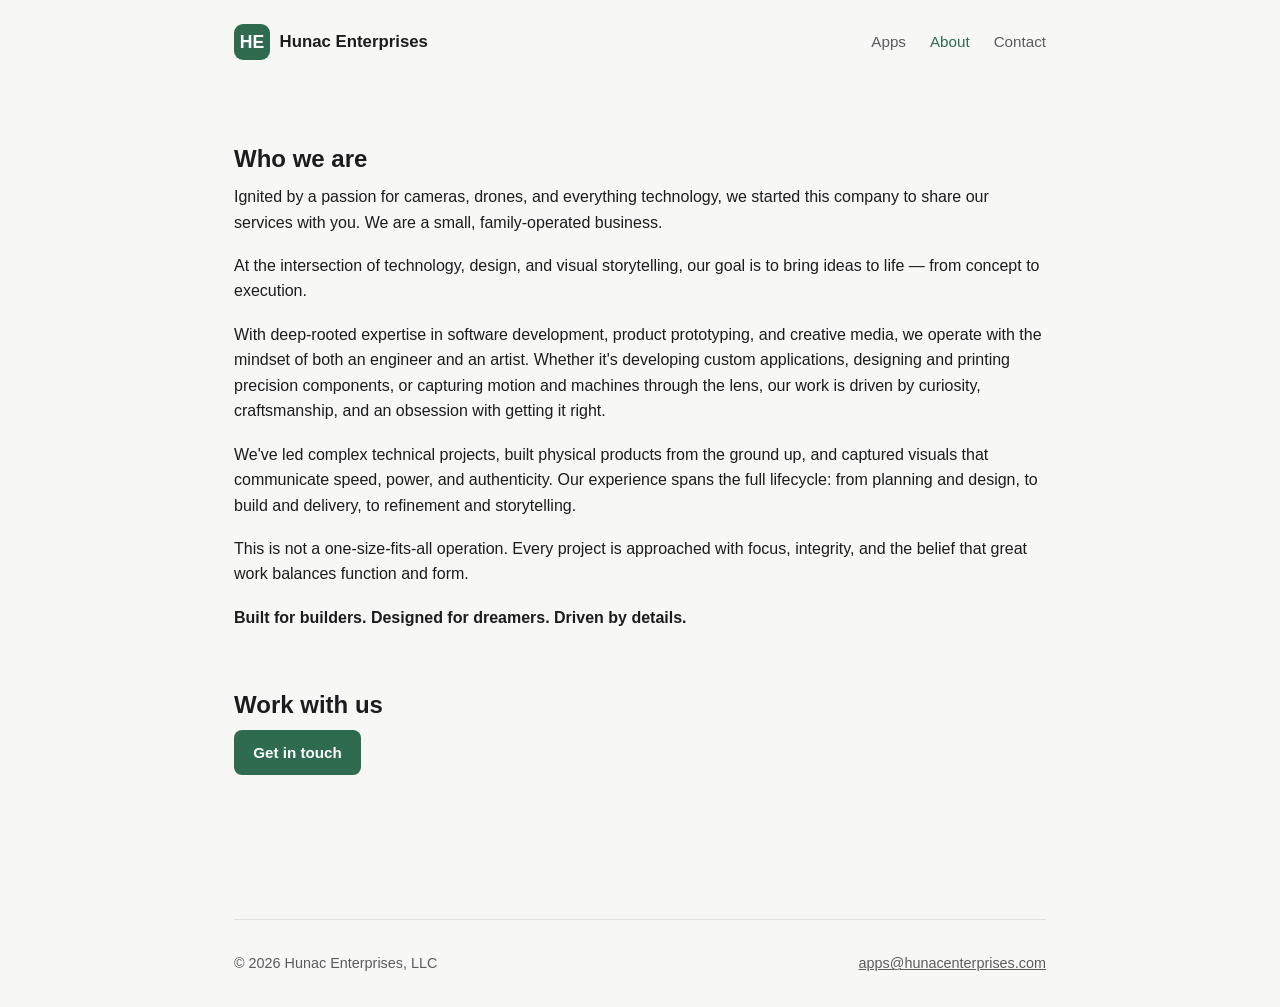
==== about.html @ 503002ae "Initial hunacenterprises.com site (home, apps, about, contact) Co-Authored-By: Claude Sonnet 5 <nore" ====
<!doctype html>
<html lang="en">
<head>
  <meta charset="utf-8">
  <meta name="viewport" content="width=device-width, initial-scale=1">
  <title>About — Hunac Enterprises</title>
  <link rel="stylesheet" href="styles.css">
</head>
<body>
  <div class="wrap">
    <header class="site">
      <div class="mark">HE</div>
      <div class="name">Hunac Enterprises</div>
      <nav class="top">
        <a href="/apps.html">Apps</a>
        <a href="/about.html" class="active">About</a>
        <a href="/contact.html">Contact</a>
      </nav>
    </header>

    <main>
      <section>
        <h2 class="section-title">Who we are</h2>
        <div class="prose">
          <p>Ignited by a passion for cameras, drones, and everything technology, we started this company to share our services with you. We are a small, family-operated business.</p>
          <p>At the intersection of technology, design, and visual storytelling, our goal is to bring ideas to life &mdash; from concept to execution.</p>
          <p>With deep-rooted expertise in software development, product prototyping, and creative media, we operate with the mindset of both an engineer and an artist. Whether it's developing custom applications, designing and printing precision components, or capturing motion and machines through the lens, our work is driven by curiosity, craftsmanship, and an obsession with getting it right.</p>
          <p>We've led complex technical projects, built physical products from the ground up, and captured visuals that communicate speed, power, and authenticity. Our experience spans the full lifecycle: from planning and design, to build and delivery, to refinement and storytelling.</p>
          <p>This is not a one-size-fits-all operation. Every project is approached with focus, integrity, and the belief that great work balances function and form.</p>
          <p><strong>Built for builders. Designed for dreamers. Driven by details.</strong></p>
        </div>
      </section>

      <section>
        <h2 class="section-title">Work with us</h2>
        <a class="btn primary" href="/contact.html">Get in touch</a>
      </section>
    </main>

    <footer class="site">
      <div>&copy; 2026 Hunac Enterprises, LLC</div>
      <div><a href="mailto:apps@hunacenterprises.com">apps@hunacenterprises.com</a></div>
    </footer>
  </div>
</body>
</html>
---- styles.css ----
:root {
  color-scheme: light dark;
  --bg: #f7f7f5;
  --fg: #1c1c1e;
  --muted: #5b5b60;
  --accent: #2e6b4f;
  --accent-fg: #ffffff;
  --card: #ffffff;
  --border: #e3e2df;
  --hero: #16241d;
  --hero-fg: #f2f2f0;
}

@media (prefers-color-scheme: dark) {
  :root {
    --bg: #15161a;
    --fg: #ececef;
    --muted: #a6a6ad;
    --accent: #6fcf9e;
    --accent-fg: #0e1510;
    --card: #1e1f24;
    --border: #2c2d33;
    --hero: #0d1611;
    --hero-fg: #f2f2f0;
  }
}

* { box-sizing: border-box; }

body {
  margin: 0;
  background: var(--bg);
  color: var(--fg);
  font-family: -apple-system, BlinkMacSystemFont, "Segoe UI", Roboto, Helvetica, Arial, sans-serif;
  line-height: 1.6;
}

.wrap {
  max-width: 860px;
  margin: 0 auto;
  padding: 0 1.5rem;
}

header.site {
  display: flex;
  align-items: center;
  gap: 0.6rem;
  padding: 1.5rem 0;
}

header.site .mark {
  width: 36px;
  height: 36px;
  border-radius: 9px;
  background: var(--accent);
  display: flex;
  align-items: center;
  justify-content: center;
  color: var(--accent-fg);
  font-weight: 700;
  font-size: 1.1rem;
  flex-shrink: 0;
}

header.site .name {
  font-weight: 600;
  font-size: 1.05rem;
}

nav.top {
  margin-left: auto;
  display: flex;
  gap: 1.5rem;
}

nav.top a {
  color: var(--muted);
  text-decoration: none;
  font-size: 0.95rem;
}

nav.top a:hover, nav.top a.active { color: var(--accent); }

.hero {
  background: var(--hero);
  color: var(--hero-fg);
}

.hero .wrap {
  padding: 4.5rem 1.5rem 4rem;
}

.hero h1 {
  font-size: 2.4rem;
  margin: 0 0 0.75rem;
  letter-spacing: -0.01em;
}

.hero p.lead {
  font-size: 1.15rem;
  color: #cfd6d0;
  max-width: 42ch;
  margin: 0 0 2rem;
}

.hero .actions { display: flex; gap: 0.9rem; flex-wrap: wrap; }

.btn {
  display: inline-block;
  padding: 0.65rem 1.2rem;
  border-radius: 8px;
  text-decoration: none;
  font-weight: 600;
  font-size: 0.95rem;
}

.btn.primary { background: var(--accent); color: var(--accent-fg); }
.btn.ghost { border: 1px solid rgba(255,255,255,0.35); color: var(--hero-fg); }
.btn.ghost:hover { border-color: rgba(255,255,255,0.7); }

main { padding: 3.5rem 0 5rem; }

section + section { margin-top: 3.5rem; }

h2.section-title {
  font-size: 1.5rem;
  margin: 0 0 0.35rem;
}

p.section-sub {
  color: var(--muted);
  margin: 0 0 1.75rem;
}

.grid {
  display: grid;
  grid-template-columns: repeat(auto-fit, minmax(220px, 1fr));
  gap: 1.1rem;
}

.card {
  background: var(--card);
  border: 1px solid var(--border);
  border-radius: 12px;
  padding: 1.5rem 1.6rem;
}

.card h3 {
  margin: 0 0 0.4rem;
  font-size: 1.05rem;
}

.card p { margin: 0; color: var(--muted); font-size: 0.95rem; }

.card a.link {
  display: inline-block;
  margin-top: 0.75rem;
  color: var(--accent);
  text-decoration: none;
  font-weight: 600;
  font-size: 0.9rem;
}

.card a.link:hover { text-decoration: underline; }

.card .tag {
  display: inline-block;
  font-size: 0.75rem;
  color: var(--accent);
  background: color-mix(in srgb, var(--accent) 15%, transparent);
  padding: 0.15rem 0.5rem;
  border-radius: 999px;
  margin-bottom: 0.5rem;
}

.prose p { margin: 0 0 1.1rem; }
.prose p:last-child { margin-bottom: 0; }

form.stack { display: flex; flex-direction: column; gap: 1rem; max-width: 480px; }

form.stack label {
  font-size: 0.9rem;
  font-weight: 600;
  display: block;
  margin-bottom: 0.35rem;
}

form.stack input,
form.stack select,
form.stack textarea {
  width: 100%;
  padding: 0.6rem 0.7rem;
  border-radius: 8px;
  border: 1px solid var(--border);
  background: var(--card);
  color: var(--fg);
  font: inherit;
}

form.stack textarea { min-height: 120px; resize: vertical; }

form.stack .row { display: flex; gap: 1rem; }
form.stack .row > div { flex: 1; }

form.stack button {
  align-self: flex-start;
  border: none;
  cursor: pointer;
  background: var(--accent);
  color: var(--accent-fg);
  padding: 0.7rem 1.4rem;
  border-radius: 8px;
  font-weight: 600;
  font-size: 0.95rem;
}

.note {
  font-size: 0.85rem;
  color: var(--muted);
}

footer.site {
  margin-top: 4rem;
  padding: 2rem 0;
  border-top: 1px solid var(--border);
  color: var(--muted);
  font-size: 0.9rem;
  display: flex;
  justify-content: space-between;
  flex-wrap: wrap;
  gap: 0.5rem;
}

footer.site a { color: var(--muted); }

a { color: var(--accent); }
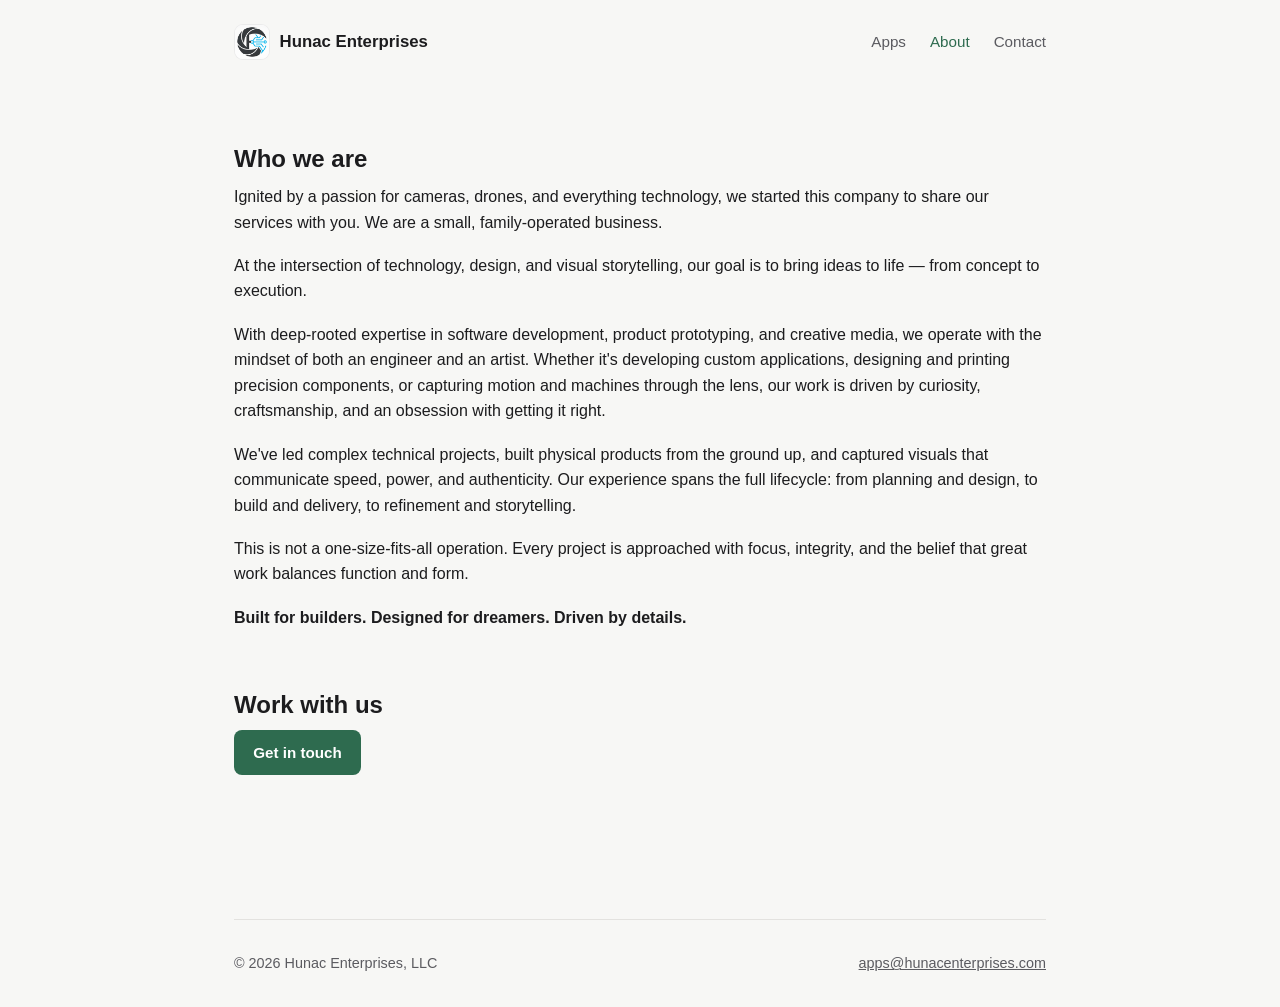
==== commit 66759cbf: "Add real logo (favicon + header mark) Co-Authored-By: Claude Sonnet 5 <noreply@anthropic.com>" ====
--- a/about.html
+++ b/about.html
@@ -4,12 +4,13 @@
   <meta charset="utf-8">
   <meta name="viewport" content="width=device-width, initial-scale=1">
   <title>About — Hunac Enterprises</title>
+  <link rel="icon" type="image/png" href="/favicon.png">
   <link rel="stylesheet" href="styles.css">
 </head>
 <body>
   <div class="wrap">
     <header class="site">
-      <div class="mark">HE</div>
+      <div class="mark"><img src="/assets/logo.png" alt="Hunac Enterprises"></div>
       <div class="name">Hunac Enterprises</div>
       <nav class="top">
         <a href="/apps.html">Apps</a>
--- a/styles.css
+++ b/styles.css
@@ -52,14 +52,19 @@
   width: 36px;
   height: 36px;
   border-radius: 9px;
-  background: var(--accent);
+  background: #fff;
+  border: 1px solid rgba(0,0,0,0.08);
   display: flex;
   align-items: center;
   justify-content: center;
-  color: var(--accent-fg);
-  font-weight: 700;
-  font-size: 1.1rem;
+  overflow: hidden;
   flex-shrink: 0;
+}
+
+header.site .mark img {
+  width: 100%;
+  height: 100%;
+  object-fit: cover;
 }
 
 header.site .name {
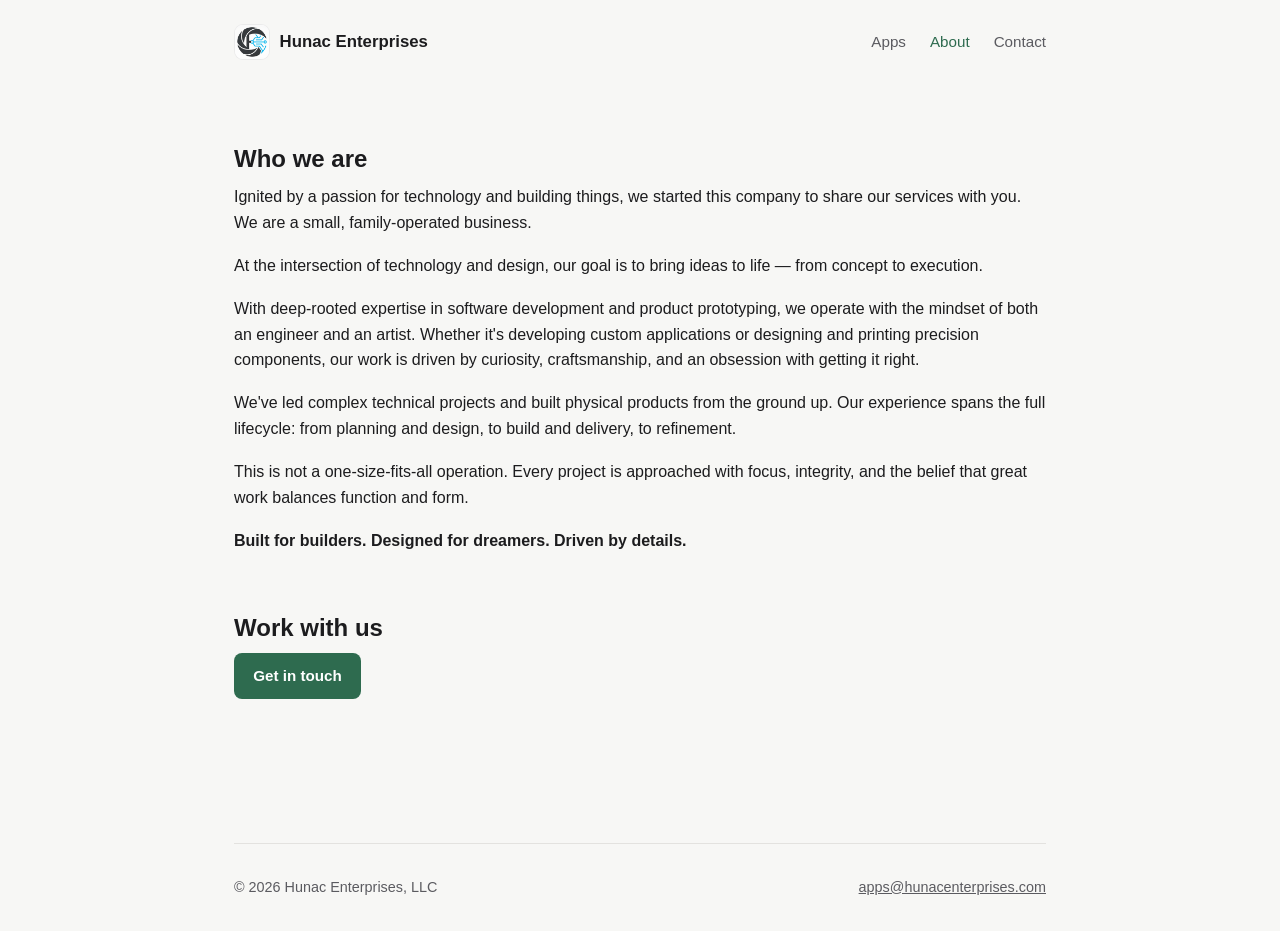
==== commit c20acde4: "Remove photography/portfolio references Co-Authored-By: Claude Sonnet 5 <noreply@anthropic.com>" ====
--- a/about.html
+++ b/about.html
@@ -23,10 +23,10 @@
       <section>
         <h2 class="section-title">Who we are</h2>
         <div class="prose">
-          <p>Ignited by a passion for cameras, drones, and everything technology, we started this company to share our services with you. We are a small, family-operated business.</p>
-          <p>At the intersection of technology, design, and visual storytelling, our goal is to bring ideas to life &mdash; from concept to execution.</p>
-          <p>With deep-rooted expertise in software development, product prototyping, and creative media, we operate with the mindset of both an engineer and an artist. Whether it's developing custom applications, designing and printing precision components, or capturing motion and machines through the lens, our work is driven by curiosity, craftsmanship, and an obsession with getting it right.</p>
-          <p>We've led complex technical projects, built physical products from the ground up, and captured visuals that communicate speed, power, and authenticity. Our experience spans the full lifecycle: from planning and design, to build and delivery, to refinement and storytelling.</p>
+          <p>Ignited by a passion for technology and building things, we started this company to share our services with you. We are a small, family-operated business.</p>
+          <p>At the intersection of technology and design, our goal is to bring ideas to life &mdash; from concept to execution.</p>
+          <p>With deep-rooted expertise in software development and product prototyping, we operate with the mindset of both an engineer and an artist. Whether it's developing custom applications or designing and printing precision components, our work is driven by curiosity, craftsmanship, and an obsession with getting it right.</p>
+          <p>We've led complex technical projects and built physical products from the ground up. Our experience spans the full lifecycle: from planning and design, to build and delivery, to refinement.</p>
           <p>This is not a one-size-fits-all operation. Every project is approached with focus, integrity, and the belief that great work balances function and form.</p>
           <p><strong>Built for builders. Designed for dreamers. Driven by details.</strong></p>
         </div>
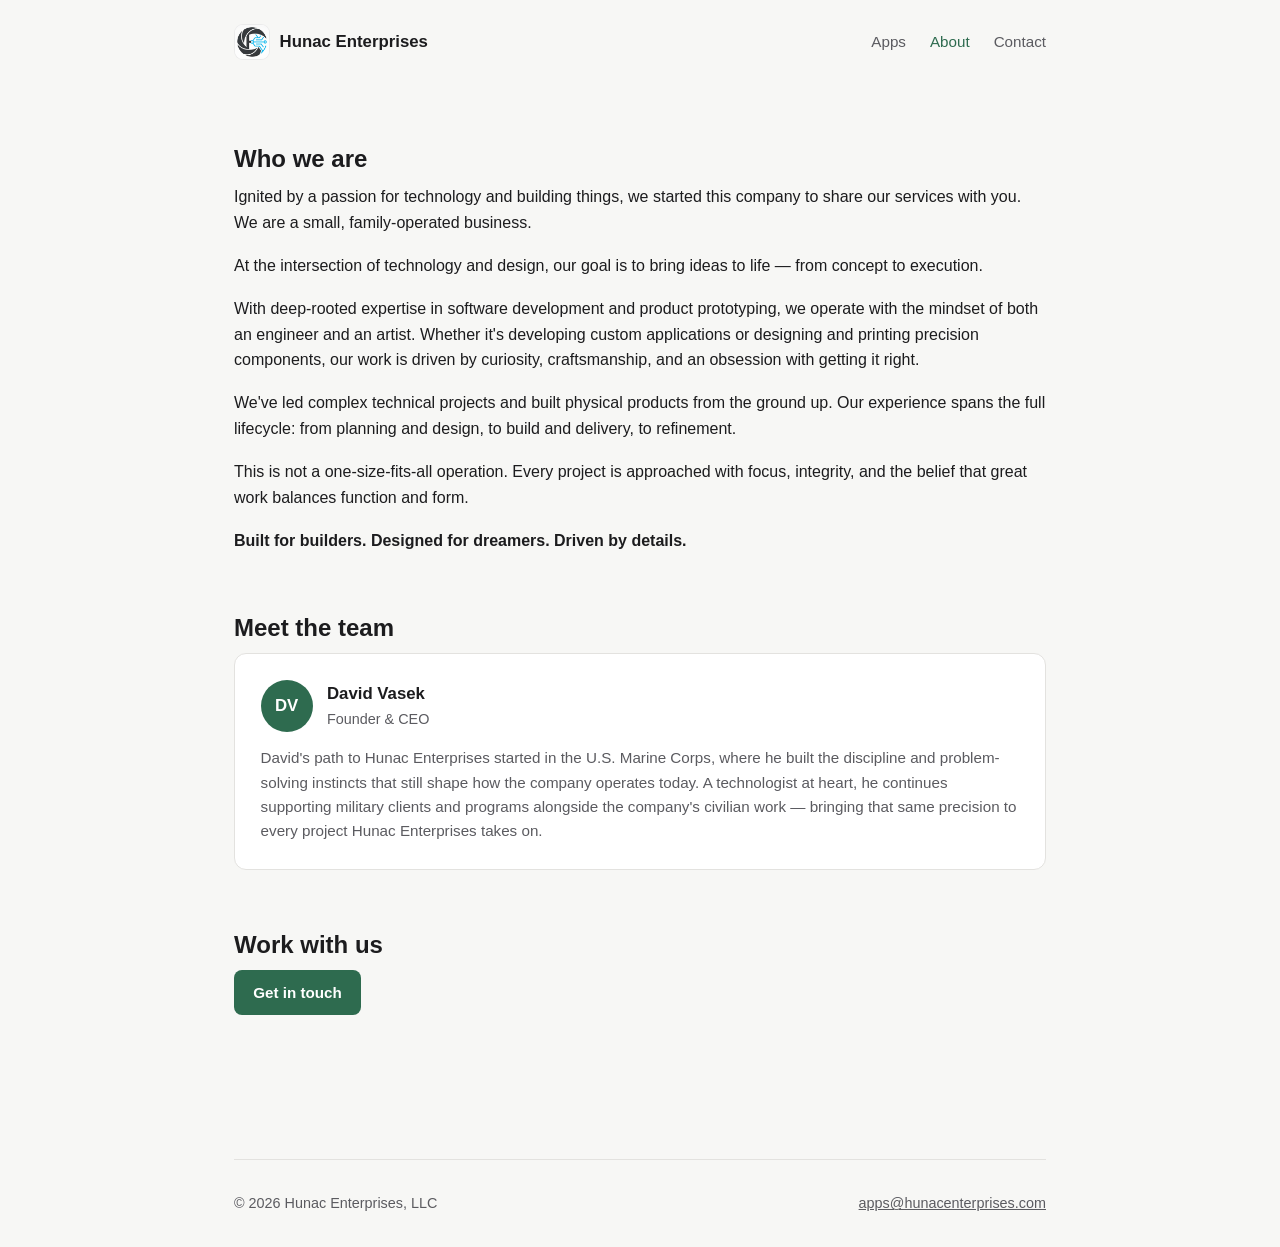
==== commit 92bfe040: "Add founder bio to About page Co-Authored-By: Claude Sonnet 5 <noreply@anthropic.com>" ====
--- a/about.html
+++ b/about.html
@@ -33,6 +33,22 @@
       </section>
 
       <section>
+        <h2 class="section-title">Meet the team</h2>
+        <div class="team-grid">
+          <div class="team-card">
+            <div class="person">
+              <div class="avatar">DV</div>
+              <div>
+                <div class="person-name">David Vasek</div>
+                <div class="person-title">Founder &amp; CEO</div>
+              </div>
+            </div>
+            <p class="bio">David's path to Hunac Enterprises started in the U.S. Marine Corps, where he built the discipline and problem-solving instincts that still shape how the company operates today. A technologist at heart, he continues supporting military clients and programs alongside the company's civilian work &mdash; bringing that same precision to every project Hunac Enterprises takes on.</p>
+          </div>
+        </div>
+      </section>
+
+      <section>
         <h2 class="section-title">Work with us</h2>
         <a class="btn primary" href="/contact.html">Get in touch</a>
       </section>
--- a/styles.css
+++ b/styles.css
@@ -181,6 +181,45 @@
 .prose p { margin: 0 0 1.1rem; }
 .prose p:last-child { margin-bottom: 0; }
 
+.team-grid {
+  display: grid;
+  grid-template-columns: repeat(auto-fit, minmax(280px, 1fr));
+  gap: 1.1rem;
+}
+
+.team-card {
+  background: var(--card);
+  border: 1px solid var(--border);
+  border-radius: 12px;
+  padding: 1.6rem;
+}
+
+.team-card .person {
+  display: flex;
+  align-items: center;
+  gap: 0.9rem;
+  margin-bottom: 0.9rem;
+}
+
+.team-card .avatar {
+  width: 52px;
+  height: 52px;
+  border-radius: 50%;
+  background: var(--accent);
+  color: var(--accent-fg);
+  display: flex;
+  align-items: center;
+  justify-content: center;
+  font-weight: 700;
+  font-size: 1.05rem;
+  flex-shrink: 0;
+}
+
+.team-card .person-name { font-weight: 600; font-size: 1.05rem; }
+.team-card .person-title { color: var(--muted); font-size: 0.9rem; }
+
+.team-card p.bio { margin: 0; color: var(--muted); font-size: 0.95rem; }
+
 form.stack { display: flex; flex-direction: column; gap: 1rem; max-width: 480px; }
 
 form.stack label {
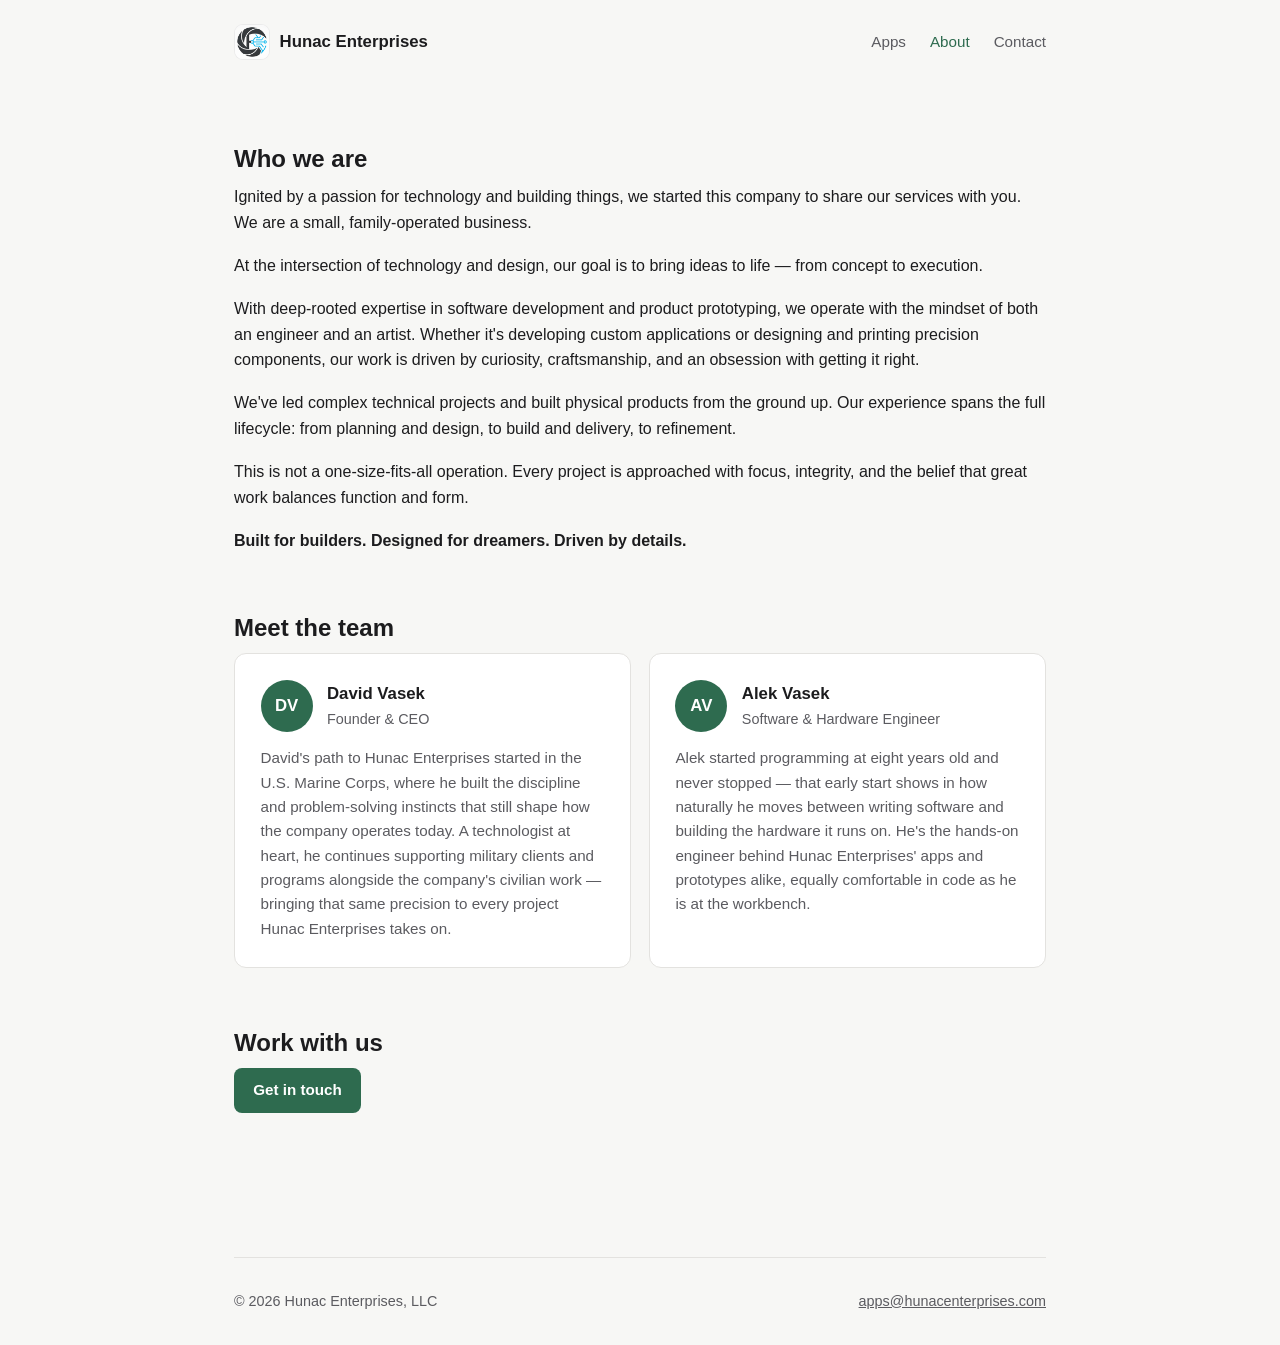
==== commit c5104e25: "Add Alek Vasek to team section Co-Authored-By: Claude Sonnet 5 <noreply@anthropic.com>" ====
--- a/about.html
+++ b/about.html
@@ -45,6 +45,17 @@
             </div>
             <p class="bio">David's path to Hunac Enterprises started in the U.S. Marine Corps, where he built the discipline and problem-solving instincts that still shape how the company operates today. A technologist at heart, he continues supporting military clients and programs alongside the company's civilian work &mdash; bringing that same precision to every project Hunac Enterprises takes on.</p>
           </div>
+
+          <div class="team-card">
+            <div class="person">
+              <div class="avatar">AV</div>
+              <div>
+                <div class="person-name">Alek Vasek</div>
+                <div class="person-title">Software &amp; Hardware Engineer</div>
+              </div>
+            </div>
+            <p class="bio">Alek started programming at eight years old and never stopped &mdash; that early start shows in how naturally he moves between writing software and building the hardware it runs on. He's the hands-on engineer behind Hunac Enterprises' apps and prototypes alike, equally comfortable in code as he is at the workbench.</p>
+          </div>
         </div>
       </section>
 
